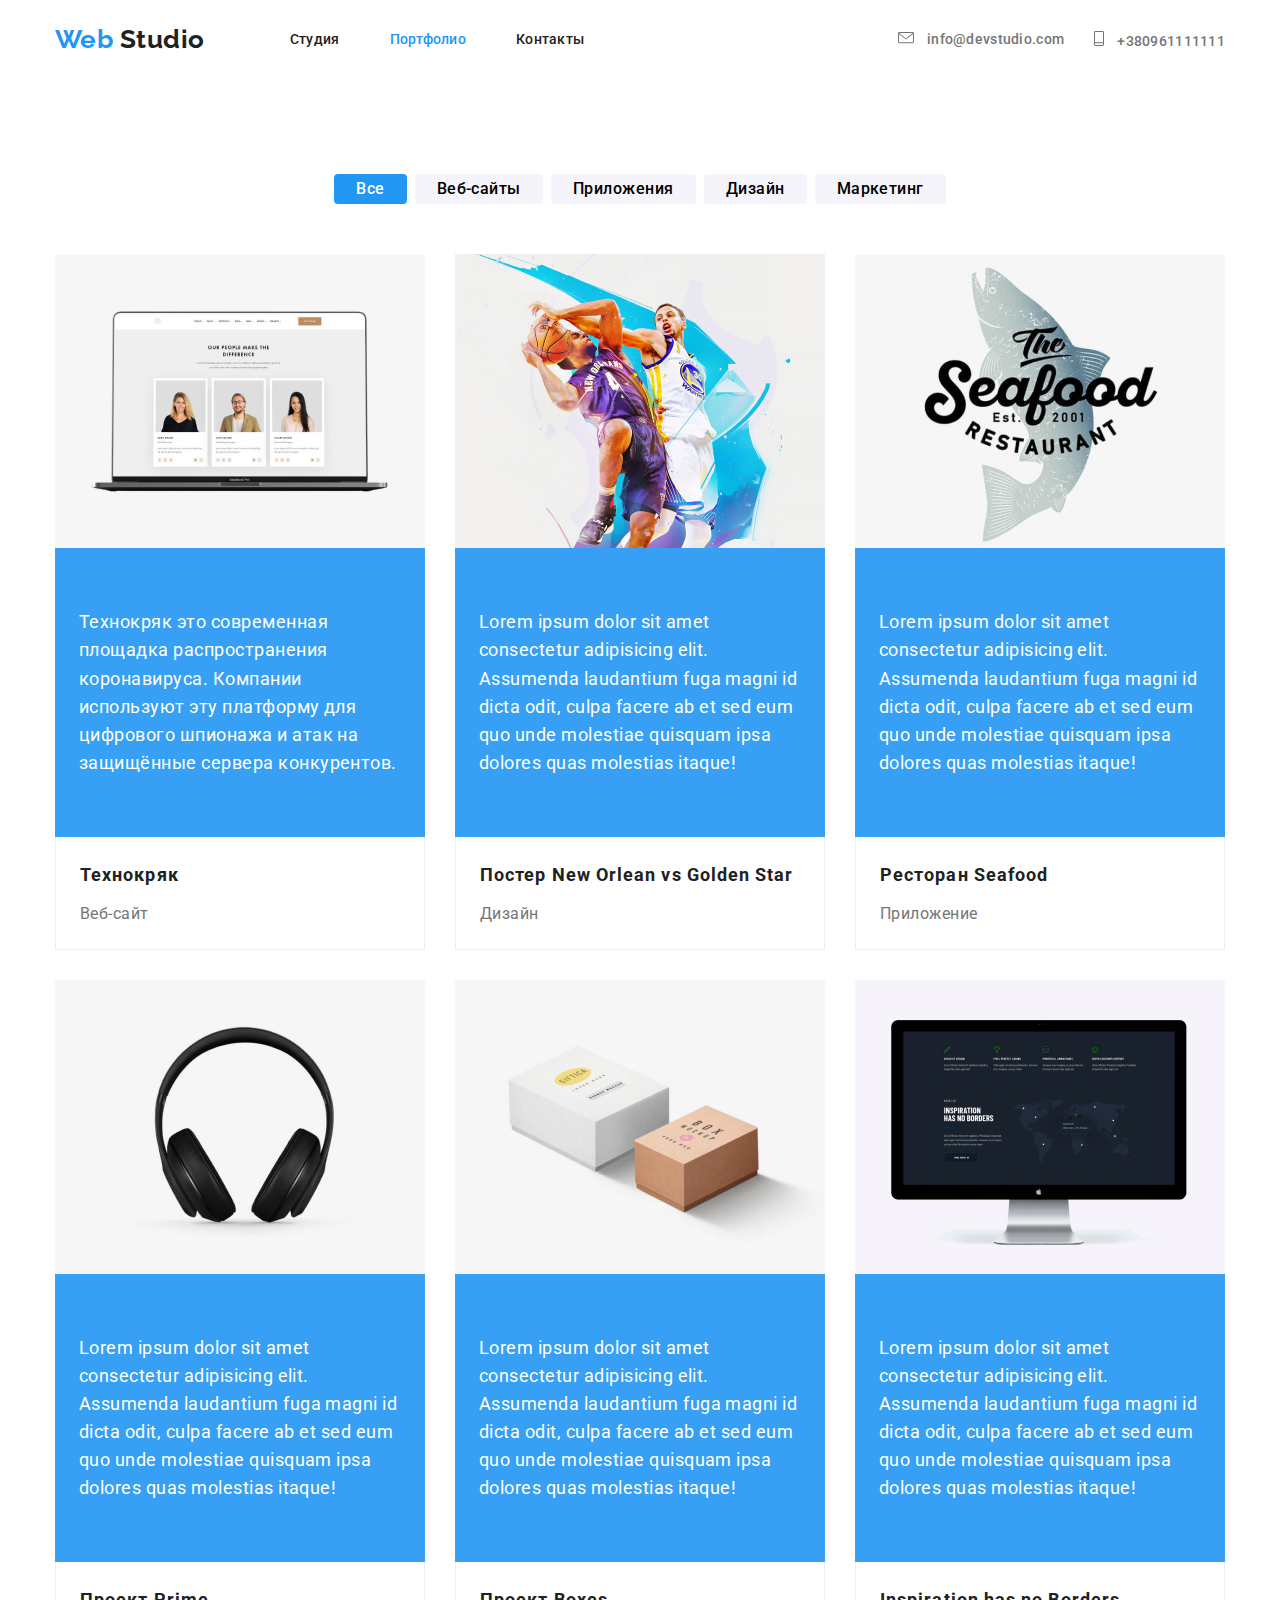
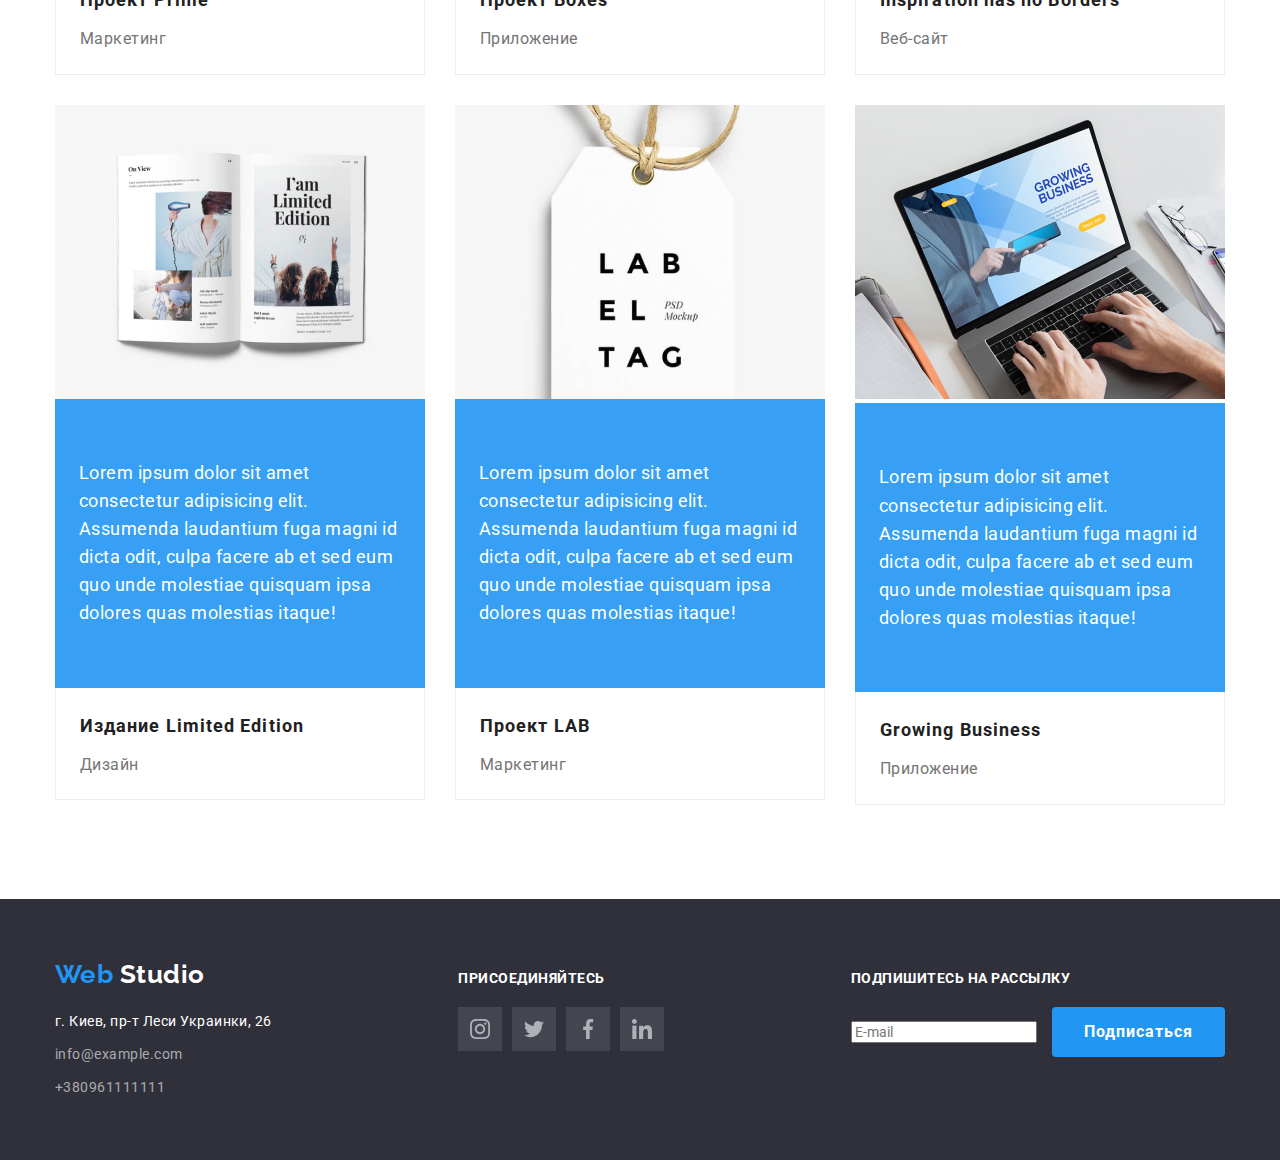
==== portfolio.html @ fc25ed6d "added project files" ====
<!DOCTYPE html>
<html lang="ru">
<head>
    <meta charset="UTF-8">
    <meta name="viewport" content="width=device-width, initial-scale=1.0">
    <title>Портфолио</title>
    <link href="https://fonts.googleapis.com/css2?family=Raleway:wght@700&family=Roboto:wght@400;500;700;900&display=swap" rel="stylesheet">
    <link rel="stylesheet" href="https://cdnjs.cloudflare.com/ajax/libs/modern-normalize/0.6.0/modern-normalize.min.css">
    <link rel="stylesheet" href="./css/styles.css">
</head>
<body>
<!--Шапка Сайта-->
<header class="header">
  <div class="container">
    <!--Навигация-->
    <nav class="nav">
        <a class="logo link" href="./index.html"> <span class="logo-web">Web</span> Studio</a>
      <ul class="nav-list list">
        <li class="nav-list-item"><a href="./index.html" class="nav-list-item-link link">Студия</a></li>
        <li class="nav-list-item"><a href="./portfolio.html" class="nav-list-item-link link current">Портфолио</a></li>
        <li class="nav-list-item"><a href="" class="nav-list-item-link link">Контакты</a></li>
      </ul>
    </nav>
    <!--Email & Phone-->
    <ul class="contact-us list">
      <li class="contact-us-item">
        <a class="contact-us-email link" href="mailto:info@devstudio.com">
          <img class="contact-us-icon" src="./images/envelope.svg" alt="иконка конверта">
          info@devstudio.com
        </a>
      </li>
      <li class="contact-us-item">
        <a class="contact-us-phone link" href="tel:+380961111111">
          <img class="contact-us-icon" src="./images/phone.svg" alt="иконка телефона">
          +380961111111
        </a>
      </li>
    </ul>
  </div>
</header>
<!-- Конец шапки сайта  -->

      <!--Уникальный Контент страницы Портфолио-->
      <main>
          <!--Секция Портфолио-->
          <section class="gallery">
              <div class="container">
                <h1 hidden>Наше портфолио</h1>
              <!--Фильтры работ-->
              <ul class="gallery-filters list">
                  <li class="gallery-filters-item"><button class="gallery-filters-item-btn current" type="button">Все</button></li>
                  <li class="gallery-filters-item"><button class="gallery-filters-item-btn" type="button">Веб-сайты</button></li>
                  <li class="gallery-filters-item"><button class="gallery-filters-item-btn" type="button">Приложения</button></li>
                  <li class="gallery-filters-item"><button class="gallery-filters-item-btn" type="button">Дизайн</button></li>
                  <li class="gallery-filters-item"><button class="gallery-filters-item-btn" type="button">Маркетинг</button></li>
              </ul>
              <!--Работы-->
              <ul class="gallery-works list">
                  <li class="gallery-works-box">
                    <a class="link" href="">
                      <img class="image" src="./images/portfolio/project-1.jpg" alt="Ноутбук с отрытым веб-сайтом">
                      <p class="gallery-works-box-text">Технокряк это современная площадка распространения коронавируса. Компании используют эту платформу для цифрового шпионажа и атак на защищённые сервера конкурентов.</p>
                      <div class="wrapper">
                        <h2 class="gallery-works-box-name">Технокряк</h2>
                      <p class="gallery-works-box-category">Веб-сайт</p>
                      </div>
                    </a>
                    </li>
                  <li class="gallery-works-box">
                    <a class="link" href="">
                      <img class="image" src="./images/portfolio/project-2.jpg" alt="Баскетболисты">
                      <p class="gallery-works-box-text">Lorem ipsum dolor sit amet consectetur adipisicing elit. Assumenda laudantium fuga magni id dicta odit, culpa facere ab et sed eum quo unde molestiae quisquam ipsa dolores quas molestias itaque!</p>
                      <div class="wrapper">
                        <h2 class="gallery-works-box-name">Постер <span lang="en">New Orlean vs Golden Star</span></h2>
                      <p class="gallery-works-box-category">Дизайн</p>
                    </div>
                  </a>
                    </li>
                  <li class="gallery-works-box">
                    <a class="link" href="">
                      <img class="image" src="./images/portfolio/project-3.jpg" alt="Логотип ресторана">
                      <p class="gallery-works-box-text">Lorem ipsum dolor sit amet consectetur adipisicing elit. Assumenda laudantium fuga magni id dicta odit, culpa facere ab et sed eum quo unde molestiae quisquam ipsa dolores quas molestias itaque!</p>
                      <div class="wrapper">
                        <h2 class="gallery-works-box-name">Ресторан <span lang="en">Seafood</span></h2>
                      <p class="gallery-works-box-category">Приложение</p>
                      </div>
                    </a>
                    </li>
                  <li class="gallery-works-box">
                    <a class="link" href="">
                      <img class="image" src="./images/portfolio/project-4.jpg" alt="Наушники">
                      <p class="gallery-works-box-text">Lorem ipsum dolor sit amet consectetur adipisicing elit. Assumenda laudantium fuga magni id dicta odit, culpa facere ab et sed eum quo unde molestiae quisquam ipsa dolores quas molestias itaque!</p>
                      <div class="wrapper">
                        <h2 class="gallery-works-box-name">Проект <span lang="en">Prime</span></h2>
                      <p class="gallery-works-box-category">Маркетинг</p>
                      </div>
                    </a>
                    </li>
                  <li class="gallery-works-box">
                    <a class="link" href="">
                      <img class="image" src="./images/portfolio/project-5.jpg" alt="Две коробки">
                      <p class="gallery-works-box-text">Lorem ipsum dolor sit amet consectetur adipisicing elit. Assumenda laudantium fuga magni id dicta odit, culpa facere ab et sed eum quo unde molestiae quisquam ipsa dolores quas molestias itaque!</p>
                      <div class="wrapper">
                        <h2 class="gallery-works-box-name">Проект <span lang="en">Boxes</span></h2>
                      <p class="gallery-works-box-category">Приложение</p>
                      </div>
                    </a>
                    </li>
                  <li class="gallery-works-box">
                    <a class="link" href="">
                    <img class="image" src="./images/portfolio/project-6.jpg" alt="Монитор">
                    <p class="gallery-works-box-text">Lorem ipsum dolor sit amet consectetur adipisicing elit. Assumenda laudantium fuga magni id dicta odit, culpa facere ab et sed eum quo unde molestiae quisquam ipsa dolores quas molestias itaque!</p>
                      <div class="wrapper">
                        <h2 class="gallery-works-box-name" lang="en">Inspiration has no Borders</h2>
                      <p class="gallery-works-box-category">Веб-сайт</p>
                      </div>
                    </a>
                    </li>
                  <li class="gallery-works-box">
                    <a class="link" href="">
                    <img class="image" src="./images/portfolio/project-7.jpg" alt="Журнал">
                    <p class="gallery-works-box-text">Lorem ipsum dolor sit amet consectetur adipisicing elit. Assumenda laudantium fuga magni id dicta odit, culpa facere ab et sed eum quo unde molestiae quisquam ipsa dolores quas molestias itaque!</p>
                      <div class="wrapper">
                        <h2 class="gallery-works-box-name">Издание <span lang="EN">Limited Edition</span></h2>
                      <p class="gallery-works-box-category">Дизайн</p>
                      </div>
                    </a>
                  </li>
                  <li class="gallery-works-box">
                    <a class="link" href="">
                      <img class="image" src="./images/portfolio/project-8.jpg" alt="Бирка">
                      <p class="gallery-works-box-text">Lorem ipsum dolor sit amet consectetur adipisicing elit. Assumenda laudantium fuga magni id dicta odit, culpa facere ab et sed eum quo unde molestiae quisquam ipsa dolores quas molestias itaque!</p>
                      <div class="wrapper">
                      <h2 class="gallery-works-box-name">Проект <span lang="en">LAB</span></h2>
                      <p class="gallery-works-box-category">Маркетинг</p>
                      </div>
                    </a>
                  </li>
                  <li class="gallery-works-box">
                    <a class="link" href="">
                       <img src="./images/portfolio/project-9.jpg" alt="Ноубук с откртым сайтом компании">
                       <p class="gallery-works-box-text">Lorem ipsum dolor sit amet consectetur adipisicing elit. Assumenda laudantium fuga magni id dicta odit, culpa facere ab et sed eum quo unde molestiae quisquam ipsa dolores quas molestias itaque!</p>
                        <div class="wrapper">
                          <h2 class="gallery-works-box-name" lang="en">Growing Business</h2>
                        <p class="gallery-works-box-category">Приложение</p>
                        </div>
                      </a>
                  </li>
              </ul>
              </div>
          </section>
      </main>
      <!--Подвал сайта-->
    <footer class="footer">
      <div class="container footer">
        <!--Лого и адрес-->
      <div class="footer-item-wrapper">
        <a class="footer-logo link" href="./index.html"> <span class="logo-web">Web</span> Studio</a>
        <address class="list">
          <ul class="address list">
            <li class="address-item"><a class="address-item-post link" href="https://goo.gl/maps/r3DYGoSErNJREdqL9" target="blank">г. Киев, пр-т Леси Украинки, 26</a></li>
            <li class="address-item"><a class="address-item-email link" href="mailto:info@example.com">info@example.com</a></li>
            <li class="address-item"><a class="address-item-phone link" href="tel:+380961111111">+380961111111</a></li>
          </ul>
        </address>
      </div>

      <!--Блок Присоединяйтесь-->
      <div class="join">
        <b class="join-title">Присоединяйтесь</b>
        <ul class="join-list list">
          <li class="social-item">
            <a class="social-item-link link" href="" aria-label="Ссылка на Instagram" target="blank">
              <img class="social-item-icon image" src="./images/social-media-grey/instagram-1.svg" alt="Иконка Instagram">
            </a>
          </li>
          <li class="social-item">
            <a class="social-item-link link" href="" aria-label="Ссылка на Twitter" target="blank">
              <img class="social-item-icon image" src="./images/social-media-grey/twitter-1.svg" alt="Иконка Twitter">
            </a>
          </li>
          <li class="social-item">
            <a class="social-item-link link" href="" aria-label="Ссылка на Facebook" target="blank">
              <img class="social-item-icon image" src="./images/social-media-grey/facebook-1.svg" alt="Иконка Facebook">
            </a>
          </li>
          <li class="social-item">
            <a class="social-item-link link" href="" aria-label="Ссылка на LinkedIn" target="blank">
              <img class="social-item-icon image" src="./images/social-media-grey/linkedin-1.svg" alt="Иконка LinkedIn">
            </a>
          </li>
        </ul>
      </div>

      <!--Блок Подпишитесь на рассылку-->
      <div class="subscribe">
        <b class="signup-title">Подпишитесь на рассылку</b>
        <form class="subscribe-form" method="post" action="URL">
          <input type="text" placeholder="E-mail">
          <input  class="btn-primary" type="submit" value="Подписаться">
        </form>
      </div>
      </div>
    </footer>
</body>
</html>
---- css/styles.css ----
/*
Палитра текста:
цвет основного текста #212121
цвет доп текста #757575
цвет текста на темных блоках #FFFFFF
цвет наведения и акцента #2196F3
цвет полупрозрачности в футере rgba(255, 255, 255, 0.6);

Палитра фона:
основной цвет фона  #ffffff
цвет фона футера #2F303A
допллнительный цвет фона #F5F4FA
фон полупрозрачных блоков rgba(47, 48, 58, 0.8);
цвет футера #2F303A

цвет неактивных рамочек: #AFB1B*/

/* свойства шрифтов
font-family: 'Raleway', sans-serif; (лого)
font-family: 'Roboto', sans-serif;
/* Общие стили */

html {
    box-sizing: border-box;
}

*,
*::before,
*::after {
    box-sizing: inherit;
}

body {
    margin: 0;
    
    color: var(--primary-text-color);
    background-color: var(--primary-bg-color);

    font-family: "Roboto", sans-serif;
    letter-spacing: 0.03em;
}

:root {
    --primary-text-color: #212121;
    --secondary-text-color: #757575;
    --accent-color: #2196F3;
    --dark-section-text-color: #ffffff;
    --secondary-dark-section-text-color: rgba(255, 255, 255, 0.6);
    --primary-bg-color: #ffffff;
    --secondary-bg-color: #F5F4FA;
    --opacity-section-color: rgba(47, 48, 58, 0.8);
    --btn-primary-hover-color: #188CE8;
}

.list,
.link {
    margin: 0px;
    padding: 0px;

    list-style: none;
    text-decoration: none;
    font-style: unset;
}

.link,
.image {
    display: block;   
}

h1, h2, h3, h4, h5, h6, p {
    margin: 0px;
    padding: 0px;
}

h1,
h2 {
    color: var(--primary-text-color);

    font-weight: 700;
    font-size: 36px;
    line-height: 1.17;
    text-align: center;
}

h2 {
    margin-bottom: 50px;
}


b {
    font-weight: 700;
}


.container {
    width: 1200px;
    padding-top: 94px;
    padding-right: 15px;
    padding-bottom: 94px;
    padding-left: 15px;
    margin-left: auto;
    margin-right: auto;
}

.temp {
    outline: 3px solid sandybrown;
}


/* СТИЛИ СТРАНИЦЫ СТУДИЯ */
/* Шапка сайта */

header > .container {
    display: flex;
    padding-top: 0px;
    padding-bottom: 0px;

}

.nav,
.nav-list {
    display: flex;
    margin-right: auto;
}

.logo {
    color: var(--primary-text-color);

    font-family: "Raleway";
    font-weight: 700;
    font-size: 26px;
    line-height: 1.19;
}

.logo-web {
    color: var(--accent-color);
}

.nav .logo {
    margin-top: 24px;
    margin-right: 85px;
    margin-bottom: 25px;;
}

.nav-list-item:not(:last-child) {
    margin-right: 50px;
}

.nav-list-item-link {
    padding-top: 32px;
    padding-bottom: 32px;

    color: var(--primary-text-color);

    font-weight: 500;
    font-size: 14px;
    line-height: 1.14;
    letter-spacing: 0.02em;
}

.nav-list-item-link:hover,
.nav-list-item-link:focus
 {
    color: var(--accent-color);
}
.nav-list-item > .current {
    color: var(--accent-color)
}

.contact-us {
    display: flex;
    align-items: center;
}

.contact-us-item:not(:last-child) {
    margin-right: 30px;
}


.contact-us a  {
    color: var(--secondary-text-color);

    font-weight: 500;
    font-size: 14px;
    line-height: 1.14;
    letter-spacing: 0.02em;
}
.contact-us a:hover,
.contact-us a:focus
 {
    color: var(--accent-color);
}

.contact-us-icon {
    margin-right: 10px;
}

/* Секция-герой */
.hero {
    text-align: center;

    color: var(--dark-section-text-color);
    background-color: var(--opacity-section-color);
}

.hero-title {
    width: 696px;
    margin-right: auto;
    margin-bottom: 30px;
    margin-left: auto;
    
    color: var(--dark-section-text-color);

    font-weight: 900;
    font-size: 44px;
    line-height: 1.36;
    text-align: center;
    letter-spacing: 0.06em;
    text-transform: uppercase;
    
}

.btn-primary {
    margin: 0;
    padding: 10px 32px 10px;

    color: var(--dark-section-text-color);
    background-color: var(--accent-color);

    font-size: 16px;
    font-weight: 700;
    line-height: 1.87;
    text-align: center;
    letter-spacing: 0.06em;

    border-radius: 4px;
    border-width: 0px;
}

.btn-primary:hover,
.btn-primary:focus {
    background-color: var(--btn-primary-hover-color);
    cursor: pointer;
}

/* Секция Наши преимущества */
.features-list {
    display: flex;
}

.features-list-item {
    width: calc((100% - 90px) / 4);
}

.features-list-item:not(:last-child) {
    margin-right: 30px;
}


.features-list-item-img {
    display: flex;
    justify-content: center;
    align-items: center;
    width: 270px;
    height: 120px;
    margin-bottom: 30px;

    background-color: var(--secondary-bg-color);

    border-radius: 4px;
}

.features-list-item-title {
    margin-bottom: 10px;

    font-weight: 700;
    font-size: 14px;
    line-height: 1.14;
    text-transform: uppercase;
}

.features-list-item-description {
    color: var(--secondary-text-color);

    font-size: 14px;
    line-height: 1.71;
}

/* Секция Чем мы занимаемся */

.fields .container {
    padding-top: 0px;
}

.fields-list {
    display: flex;
    justify-content: center;
}

.fields-list-item {
    widows: calc((100% - 60px) / 3);
}

.fields-list-item:not(:last-child) {
    padding-right: 30px;
}

.fields-list-item-title {
    margin: 0px;
    padding-top: 27px;
    padding-bottom: 27px;

    color: var(--dark-section-text-color);
    background-color: var(--opacity-section-color);

    font-weight: 700;
    font-size: 14px;
    line-height: 1.14;
    text-align: center;
    text-transform: uppercase;
}

/* Секция Наша команда */
.our-team {
    background-color: var(--secondary-bg-color);
}

.our-team-list {
    display: flex;
    justify-content: center;
}

.our-team-list-item {
    width: calc((100% - 90px) / 4);
    background-color: var(--primary-bg-color);
}

.our-team-list-item:not(:last-child) {
    margin-right: 30px;
}

.our-team-list-item > .worker-name {
    margin-top: 30px;
    margin-bottom: 10px;

    font-weight: 500;
    font-size: 16px;
    line-height: 1.19;
    text-align: center;
}
.our-team-list-item > .position {
    margin-bottom: 16px;
    color: var(--secondary-text-color);

    font-size: 16px;
    line-height: 1.19;
    text-align: center;
}

.social {
    display: flex;
    justify-content: center;
    margin-bottom: 24px;
}

.social-item:not(:last-child) {
    margin-right: 10px;
}

.social-item:hover,
.social-item:focus,
.social-item-link:hover,
.social-item-link:focus {
    background-color: var(--accent-color);
}

.social-item-link {
    display: block;
    padding: 12px;

    color: var(--primary-text-color);
}

/* Секция Клиенты */
.clients-list {
    display: flex;
    justify-content: center;
}
.clients-list-item {
    width: calc((100% - 150px) / 6);
    height: 90px;
    display: flex;
    justify-content: center;
    align-items: center;

    background-color: var(--primary-bg-color);
    border-style: solid;
    border-width: 1px;
    border-radius: 4px;
    border-color: #AFB1B8;
}

.clients-list-item:not(:last-child) {
    margin-right: 30px;
}
.clients-list-item:hover,
.clients-list-item:focus {
    border-color: var(--accent-color); 
}

/* Подвальчик */

.footer {
    color: var(--dark-section-text-color);
    background-color: #2F303A;

    font-weight: 700;
    font-size: 14px;
    line-height: 1.14;
    text-transform: uppercase;
}

.footer > .container {
    display: flex;
    justify-content: space-between;
    align-items: baseline;
    padding-top: 60px;
    padding-bottom: 60px;

}

/* .footer-item-wrapper {
    margin-right: 69px;
} */

.footer-logo {
    margin-bottom: 20px;

    color: var(--dark-section-text-color);

    font-family: Raleway;
    font-size: 26px;
    line-height: 1.19;
    text-transform: none;
}

.address-item {
    font-weight: 400;
    line-height: 1.71;
    text-transform: none;
}

.address-item:not(:last-child) {
    margin-bottom: 9px;
}

.address-item-post {
    color: var(--dark-section-text-color);
}
.address-item-email,
.address-item-phone {
  color: rgba(255, 255, 255, 0.6);  
}

/* .join {
    margin-right: 94px;
} */

.join-title,
.signup-title {
    display: block;
    margin-bottom: 20px;
}

.join-list {
    display: flex;
    justify-content: center;
}

.join-list > .social-item {
    background-color: rgba(255, 255, 255, 0.1);
}
.join-list > .social-item:hover {
    background-color: var(--accent-color);
}

.subscribe-form .btn-primary {
    margin-left: 12px;
}
/* КОНЕЦ СТИЛЕЙ СТРАНИЦЫ СТУДИЯ */

/* СТИЛИ СТРАНИЦЫ ПОРТФОЛИО */
.gallery {
    color: var(--primary-text-color);
}

.gallery-filters {
    display: flex;
    justify-content: center;
    margin-bottom: 50px;
}

.gallery-filters-item:not(:last-child) {
    margin-right: 8px;
}


.gallery-filters-item-btn {
    display: flex;
    padding: 6px 22px;


    border-width: 0px;
    border-radius: 4px;

    background-color: var(--secondary-bg-color);

    font-weight: 500;
    font-size: 16px;
    line-height: 1,62;
    text-align: center;
    letter-spacing: 0.03em;

}
.gallery-filters-item-btn:hover,
.gallery-filters-item-btn:focus {
    color: var(--dark-section-text-color);
    background-color: var(--accent-color);
}
.gallery-filters .current {
    color: var(--dark-section-text-color);
    background-color: var(--accent-color);
}   

.gallery-works {
    display: flex;
    flex-wrap: wrap;
}

.gallery-works-box {
    width: calc((100% - 60px) / 3);
}

.gallery-works-box:not(:nth-child(3n + 3)) {
    margin-right: 30px;
}

.gallery-works-box:not(:nth-last-child(-n + 3)) {
    margin-bottom: 30px;
}

.gallery-works-box-category {
    display: block;
    color: var(--secondary-text-color);

    font-size: 16px;
    line-height: 1.87;
}

.gallery-works-box .wrapper {
    padding-top: 20px;
    padding-right: 24px;
    padding-bottom: 20px;
    padding-left: 24px;

     
    border-right-style: solid;
    border-right-width: 1px;
    border-right-color: #eeeeee;
    border-bottom-style: solid;
    border-bottom-width: 1px;
    border-bottom-color: #eeeeee;
    border-left-style: solid;
    border-left-width: 1px;
    border-left-color: #eeeeee;
}

.gallery-works-box-name {
    margin-bottom: 6px;

    font-weight: 700;
    font-size: 18px;
    line-height: 2;
    letter-spacing: 0.06em;
    text-align: start;
}

.gallery-works-box-text {
    padding: 60px 24px;
    color: var(--dark-section-text-color);
    background-color: rgba(33, 150, 243, 0.9);

    font-size: 18px;
    line-height: 1.56;
}
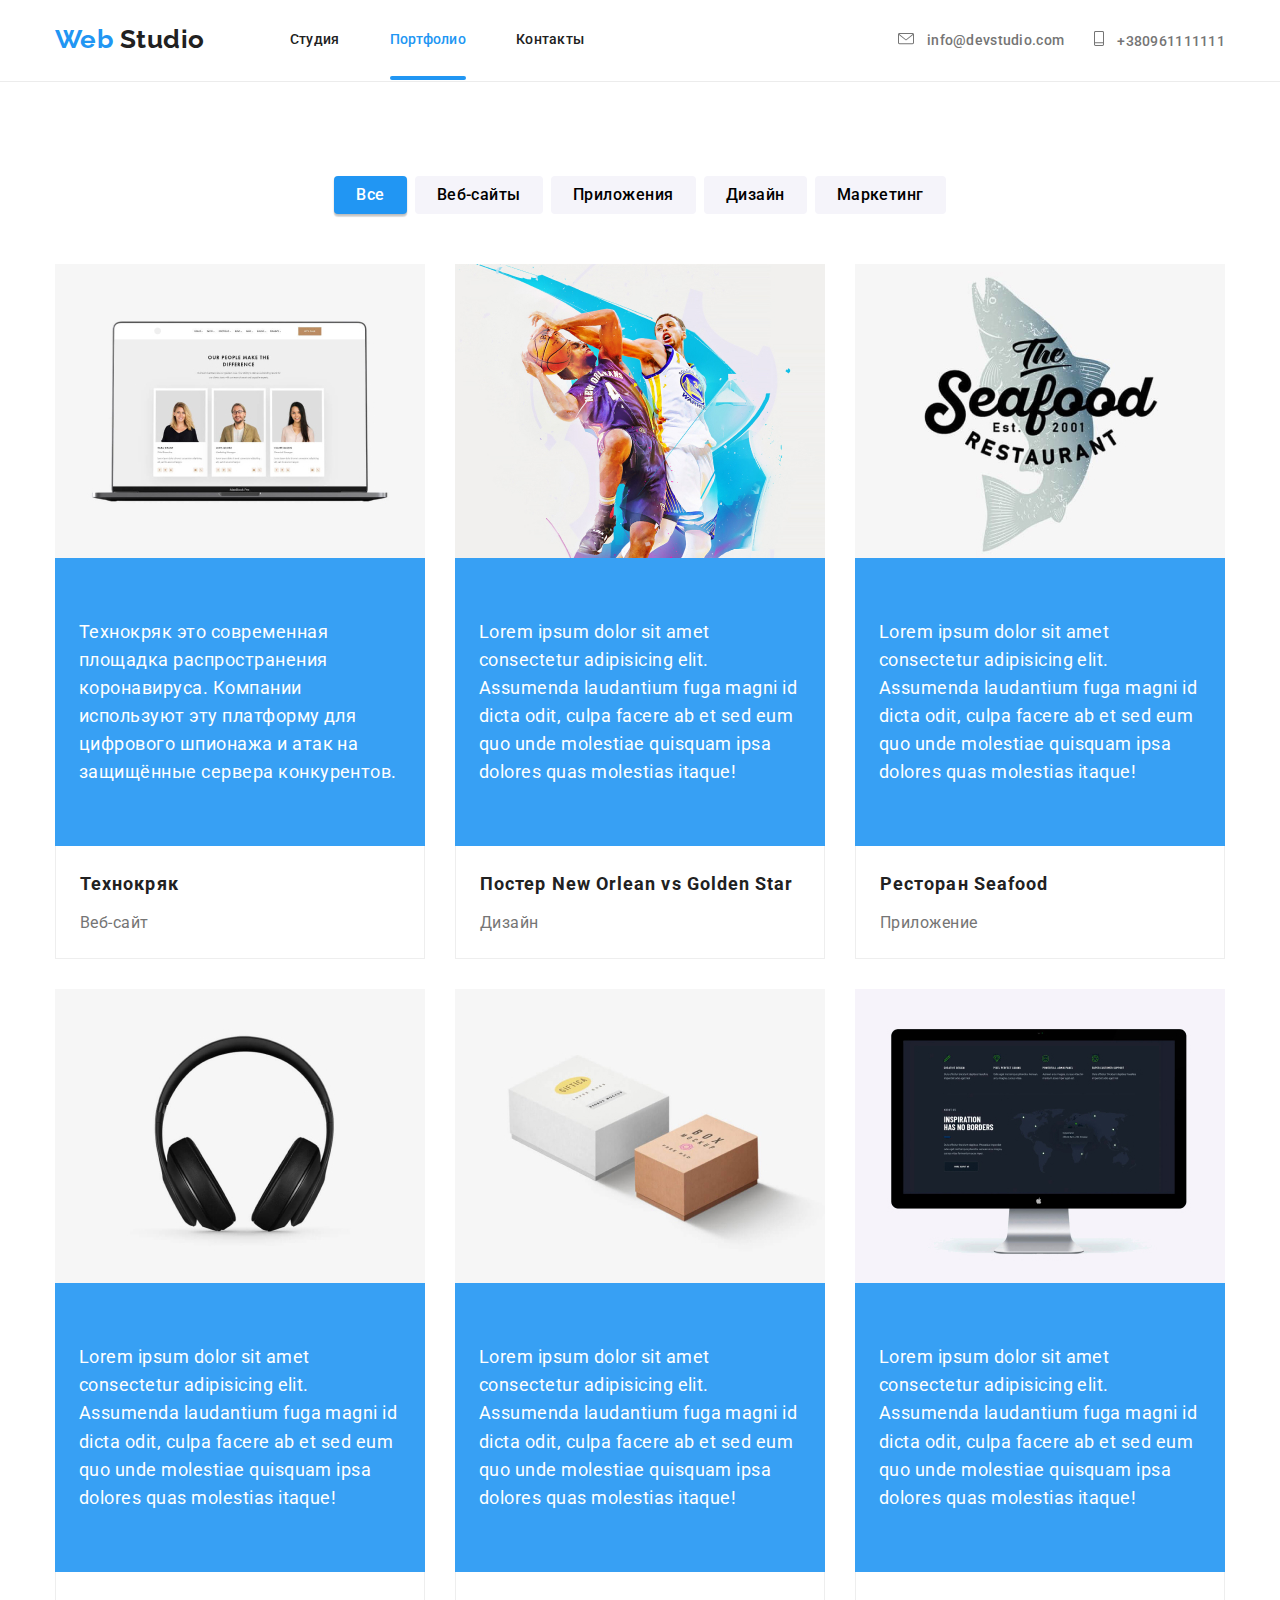
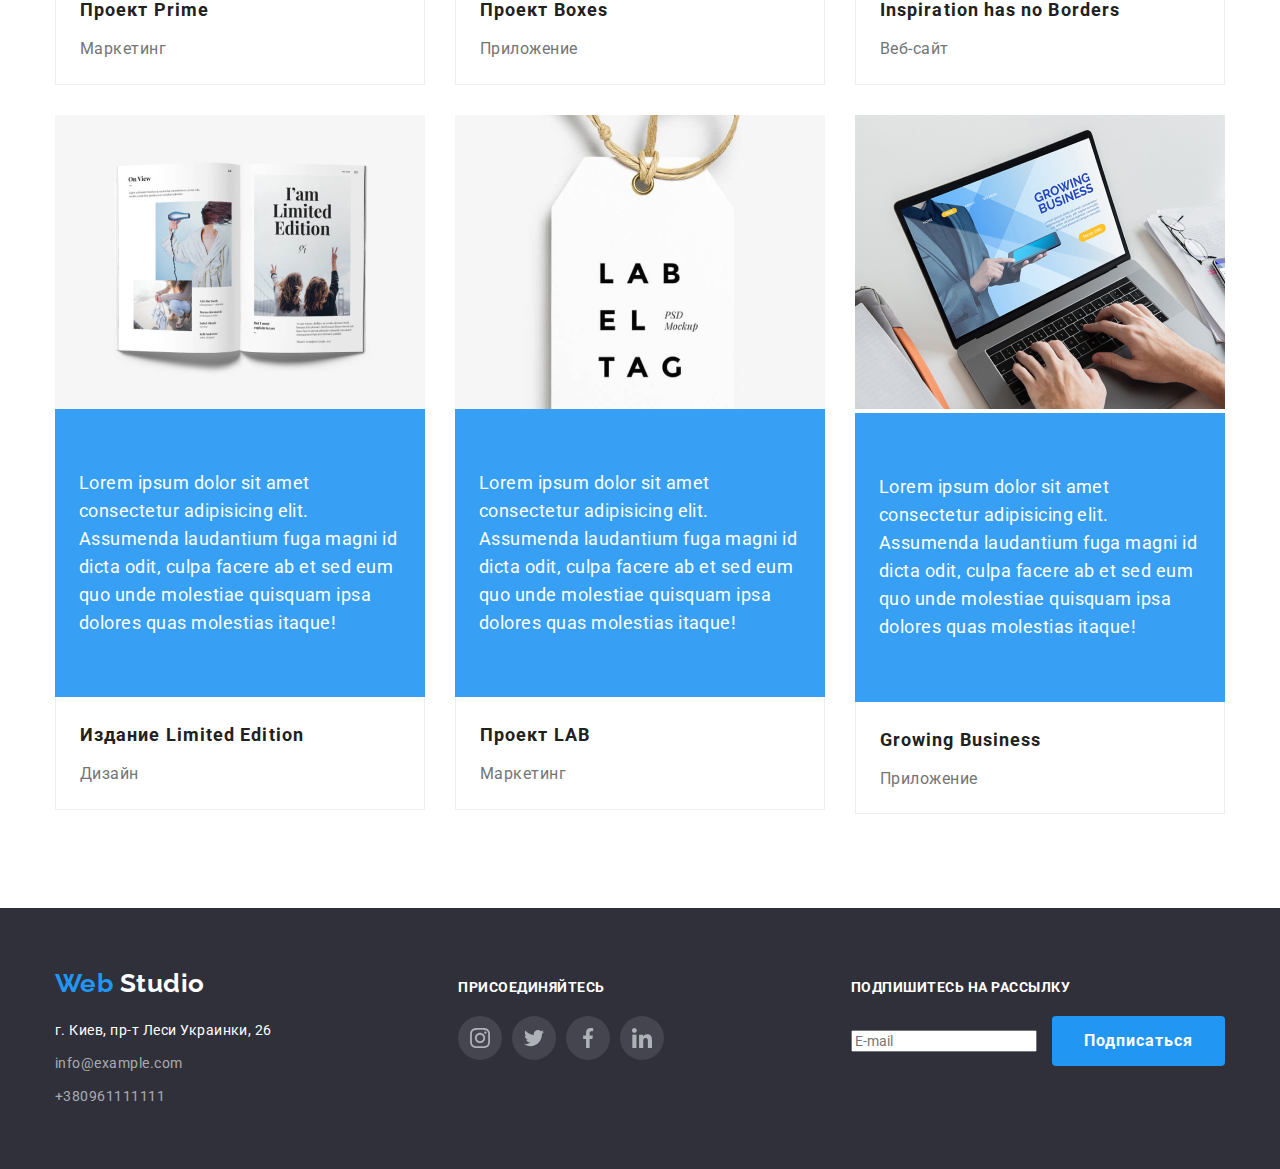
==== commit 9553c36e: "updated styles.css" ====
--- a/portfolio.html
+++ b/portfolio.html
@@ -10,7 +10,7 @@
 </head>
 <body>
 <!--Шапка Сайта-->
-<header class="header">
+<header class="header portfolio">
   <div class="container">
     <!--Навигация-->
     <nav class="nav">
--- a/css/styles.css
+++ b/css/styles.css
@@ -110,7 +110,8 @@
 /* СТИЛИ СТРАНИЦЫ СТУДИЯ */
 /* Шапка сайта */
 
-header > .container {
+
+.header > .container {
     display: flex;
     padding-top: 0px;
     padding-bottom: 0px;
@@ -149,6 +150,7 @@
 .nav-list-item-link {
     padding-top: 32px;
     padding-bottom: 32px;
+    height: 81px;
 
     color: var(--primary-text-color);
 
@@ -163,8 +165,33 @@
  {
     color: var(--accent-color);
 }
+.nav-list-item-link:hover::after {
+    display: block;
+    width: auto;
+    height: 4px;
+    margin-top: 28px;
+    
+    background-color: var(--accent-color);
+    border-radius: 2px;
+
+    content: "";
+}
+
+
 .nav-list-item > .current {
     color: var(--accent-color)
+}
+
+.nav-list-item > .current::after {
+    display: block;
+    width: auto;
+    height: 4px;
+    margin-top: 28px;
+    
+    background-color: var(--accent-color);
+    border-radius: 2px;
+
+    content: "";   
 }
 
 .contact-us {
@@ -235,12 +262,14 @@
 
     border-radius: 4px;
     border-width: 0px;
+    outline: none;
 }
 
 .btn-primary:hover,
 .btn-primary:focus {
     background-color: var(--btn-primary-hover-color);
     cursor: pointer;
+    outline: none;
 }
 
 /* Секция Наши преимущества */
@@ -333,6 +362,9 @@
 .our-team-list-item {
     width: calc((100% - 90px) / 4);
     background-color: var(--primary-bg-color);
+
+    box-shadow: 0px 2px 1px rgba(0, 0, 0, 0.2), 0px 1px 1px rgba(0, 0, 0, 0.14), 0px 1px 3px rgba(0, 0, 0, 0.12);
+    border-radius: 0px 0px 4px 4px;
 }
 
 .our-team-list-item:not(:last-child) {
@@ -372,6 +404,7 @@
 .social-item-link:hover,
 .social-item-link:focus {
     background-color: var(--accent-color);
+    border-radius: 50%;
 }
 
 .social-item-link {
@@ -479,6 +512,7 @@
 
 .join-list > .social-item {
     background-color: rgba(255, 255, 255, 0.1);
+    border-radius: 50%;
 }
 .join-list > .social-item:hover {
     background-color: var(--accent-color);
@@ -490,6 +524,10 @@
 /* КОНЕЦ СТИЛЕЙ СТРАНИЦЫ СТУДИЯ */
 
 /* СТИЛИ СТРАНИЦЫ ПОРТФОЛИО */
+
+.header.portfolio {
+    border-bottom: 1px solid #ECECEC;
+}
 .gallery {
     color: var(--primary-text-color);
 }
@@ -509,15 +547,15 @@
     display: flex;
     padding: 6px 22px;
 
-
     border-width: 0px;
     border-radius: 4px;
+    outline: none;
 
     background-color: var(--secondary-bg-color);
 
     font-weight: 500;
     font-size: 16px;
-    line-height: 1,62;
+    line-height: 1.62;
     text-align: center;
     letter-spacing: 0.03em;
 
@@ -526,10 +564,18 @@
 .gallery-filters-item-btn:focus {
     color: var(--dark-section-text-color);
     background-color: var(--accent-color);
+
+    box-shadow: 0px 2px 2px rgba(0, 0, 0, 0.12), 0px 1px 2px rgba(0, 0, 0, 0.08), 0px 3px 1px rgba(0, 0, 0, 0.1);
+    border-radius: 4px;
+
+    
 }
 .gallery-filters .current {
     color: var(--dark-section-text-color);
     background-color: var(--accent-color);
+
+    box-shadow: 0px 2px 2px rgba(0, 0, 0, 0.12), 0px 1px 2px rgba(0, 0, 0, 0.08), 0px 3px 1px rgba(0, 0, 0, 0.1);
+    border-radius: 4px;
 }   
 
 .gallery-works {
@@ -539,6 +585,10 @@
 
 .gallery-works-box {
     width: calc((100% - 60px) / 3);
+}
+
+.gallery-works-box:hover {
+    box-shadow: 1px 4px 6px rgba(0, 0, 0, 0.16), 0px 4px 4px rgba(0, 0, 0, 0.06), 0px 1px 1px rgba(0, 0, 0, 0.12);
 }
 
 .gallery-works-box:not(:nth-child(3n + 3)) {
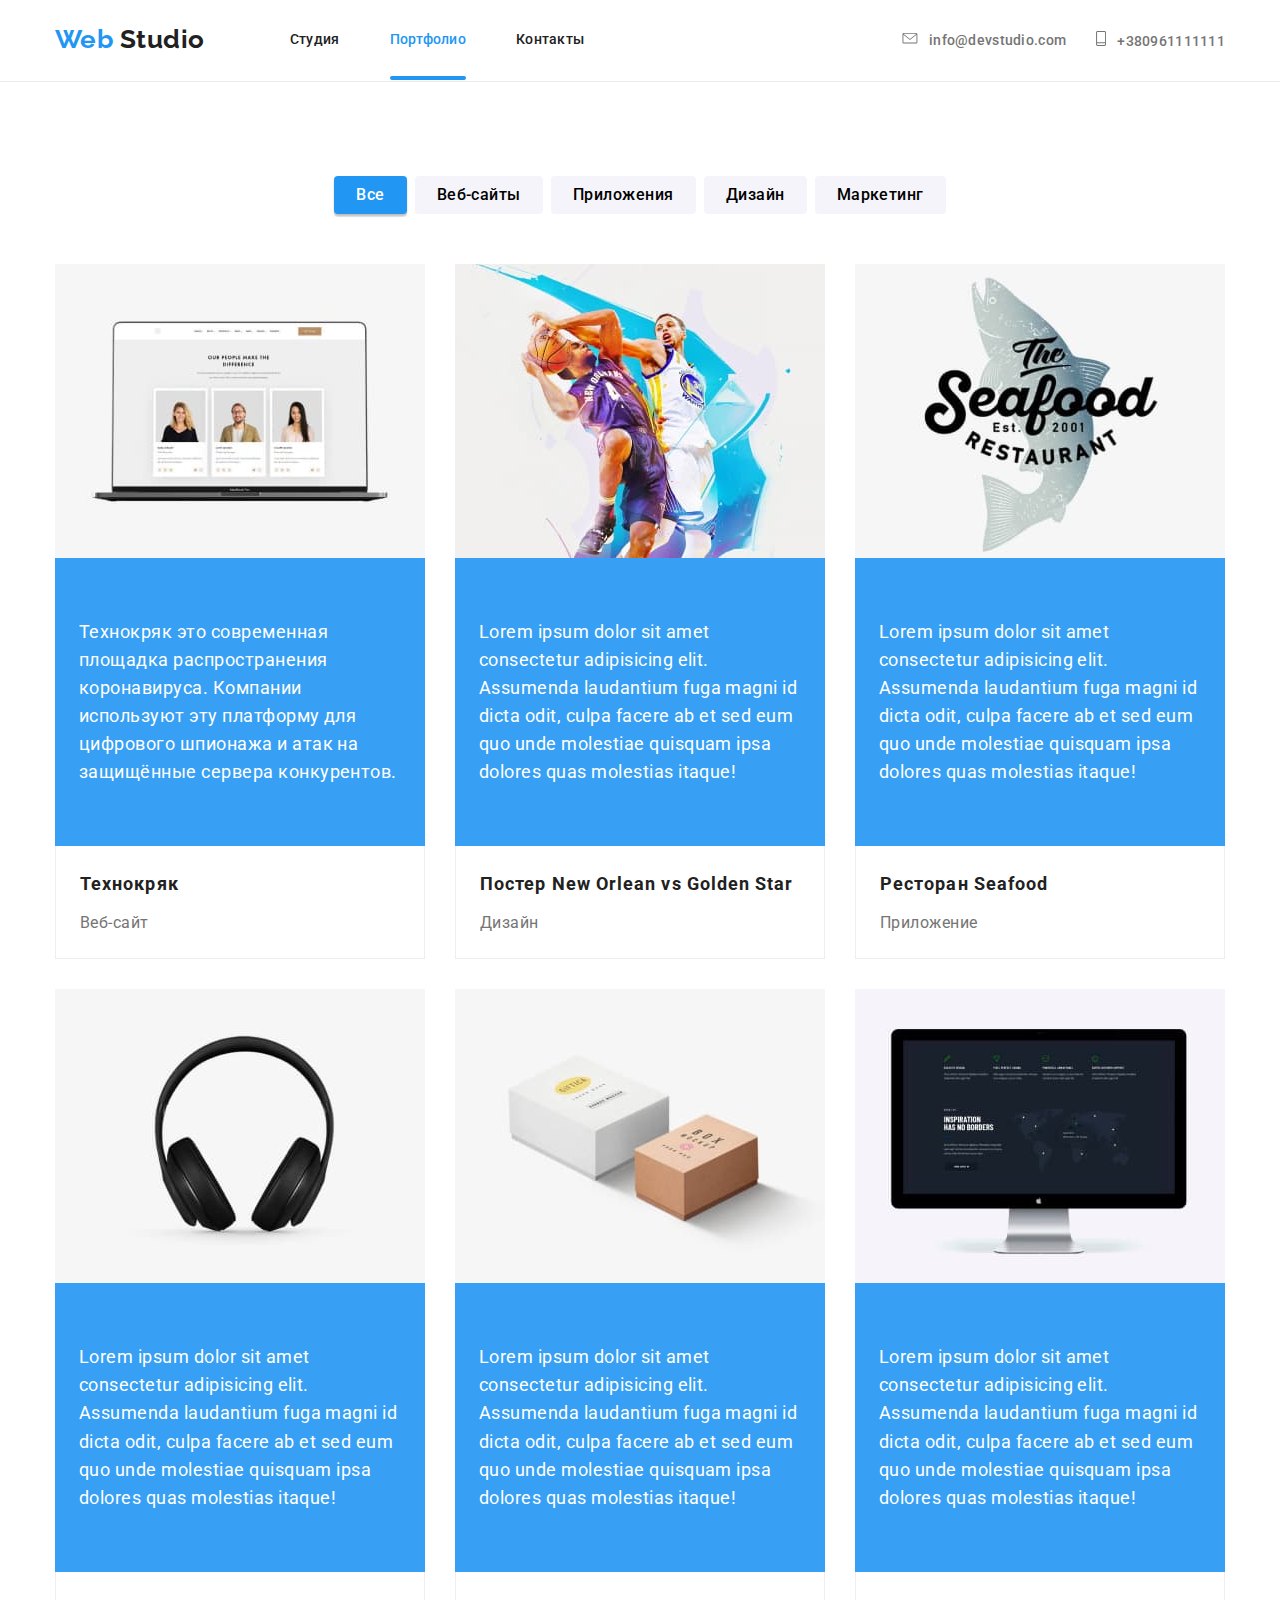
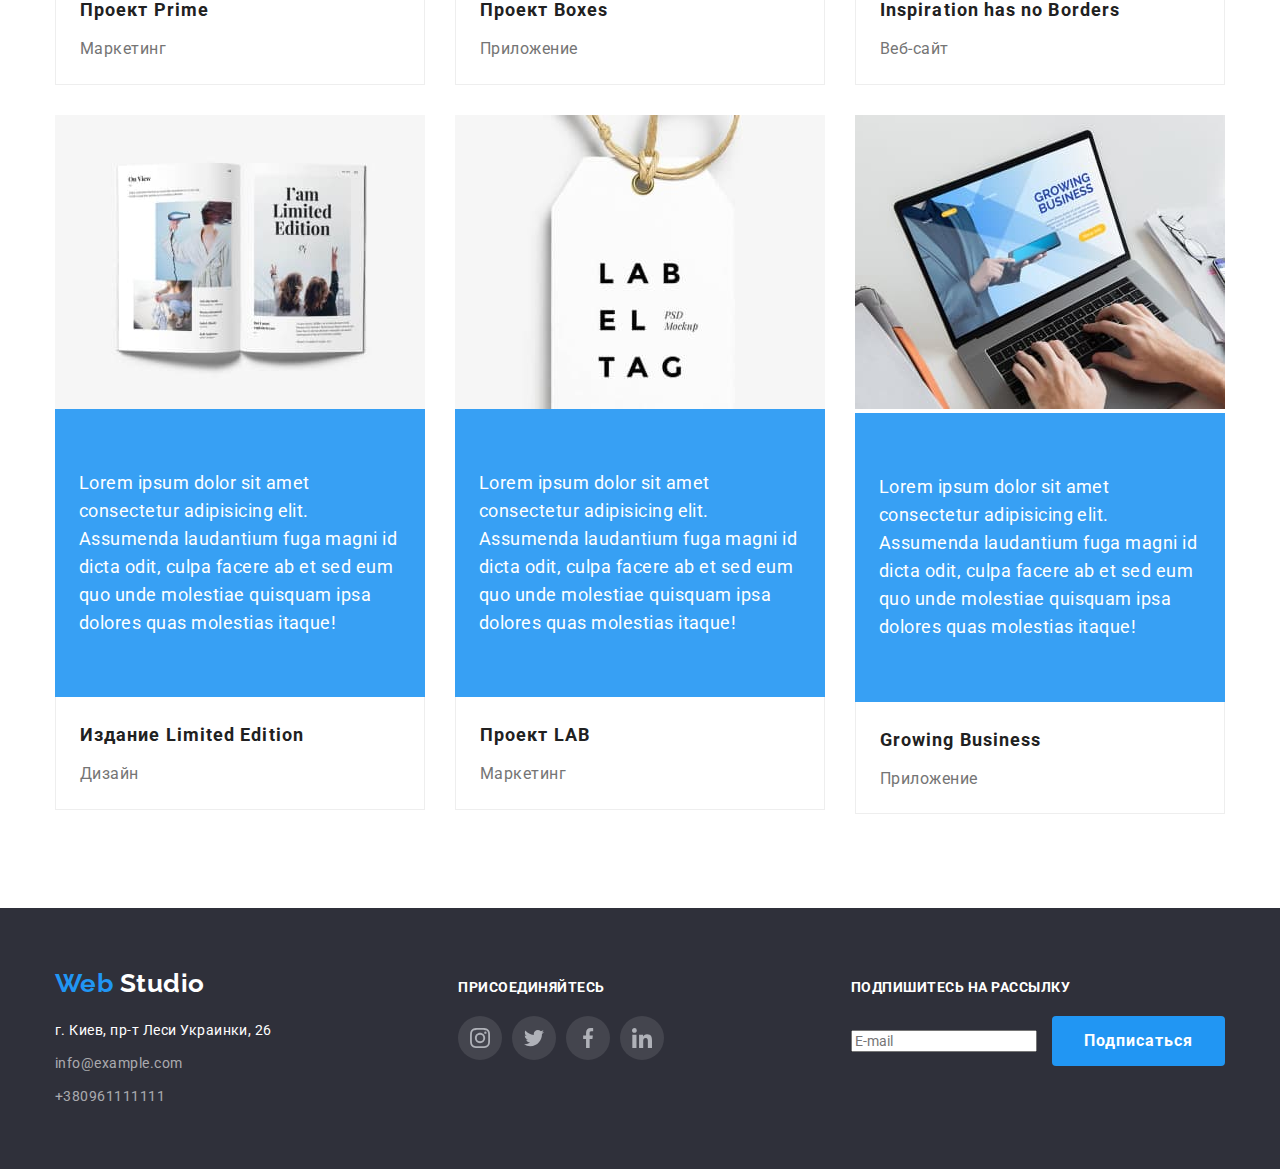
==== commit 4f518edc: "added and edited svg" ====
--- a/portfolio.html
+++ b/portfolio.html
@@ -25,13 +25,17 @@
     <ul class="contact-us list">
       <li class="contact-us-item">
         <a class="contact-us-email link" href="mailto:info@devstudio.com">
-          <img class="contact-us-icon" src="./images/envelope.svg" alt="иконка конверта">
+          <svg class="icon" width="16px" height="11.2px">
+            <use href="./images/symbol-defs.svg#icon-envelope"></use>
+          </svg>
           info@devstudio.com
         </a>
       </li>
       <li class="contact-us-item">
         <a class="contact-us-phone link" href="tel:+380961111111">
-          <img class="contact-us-icon" src="./images/phone.svg" alt="иконка телефона">
+          <svg class="icon" width="10px" height="15px">
+            <use href="./images/symbol-defs.svg#icon-phone"></use>
+          </svg>
           +380961111111
         </a>
       </li>
@@ -171,22 +175,30 @@
         <ul class="join-list list">
           <li class="social-item">
             <a class="social-item-link link" href="" aria-label="Ссылка на Instagram" target="blank">
-              <img class="social-item-icon image" src="./images/social-media-grey/instagram-1.svg" alt="Иконка Instagram">
+              <svg class="icon" width="20px" height="20px">
+                <use href="./images/symbol-defs.svg#icon-instagram-1"></use>
+              </svg>
             </a>
           </li>
           <li class="social-item">
             <a class="social-item-link link" href="" aria-label="Ссылка на Twitter" target="blank">
-              <img class="social-item-icon image" src="./images/social-media-grey/twitter-1.svg" alt="Иконка Twitter">
+              <svg class="icon" width="20px" height="20px">
+                <use href="./images/symbol-defs.svg#icon-twitter-1"></use>
+              </svg>
             </a>
           </li>
           <li class="social-item">
             <a class="social-item-link link" href="" aria-label="Ссылка на Facebook" target="blank">
-              <img class="social-item-icon image" src="./images/social-media-grey/facebook-1.svg" alt="Иконка Facebook">
+              <svg class="icon" width="20px" height="20px">
+                <use href="./images/symbol-defs.svg#icon-facebook-1"></use>
+              </svg>
             </a>
           </li>
           <li class="social-item">
             <a class="social-item-link link" href="" aria-label="Ссылка на LinkedIn" target="blank">
-              <img class="social-item-icon image" src="./images/social-media-grey/linkedin-1.svg" alt="Иконка LinkedIn">
+              <svg class="icon" width="20px" height="20px">
+                <use href="./images/symbol-defs.svg#icon-linkedin-1"></use>
+              </svg>
             </a>
           </li>
         </ul>
--- a/css/styles.css
+++ b/css/styles.css
@@ -50,6 +50,7 @@
     --secondary-bg-color: #F5F4FA;
     --opacity-section-color: rgba(47, 48, 58, 0.8);
     --btn-primary-hover-color: #188CE8;
+    --social-item-bacic-color: #AFB1B8;
 }
 
 .list,
@@ -204,6 +205,19 @@
 }
 
 
+
+.contact-us .icon {
+    margin-right: 8px;
+
+    fill: var(--secondary-text-color);
+
+}
+
+.contact-us .icon:hover,
+.contact-us .icon:focus {
+    fill: var(--accent-color);
+}
+
 .contact-us a  {
     color: var(--secondary-text-color);
 
@@ -218,9 +232,7 @@
     color: var(--accent-color);
 }
 
-.contact-us-icon {
-    margin-right: 10px;
-}
+
 
 /* Секция-герой */
 .hero {
@@ -228,8 +240,13 @@
 
     color: var(--dark-section-text-color);
     background-color: var(--opacity-section-color);
-}
-
+
+    background-image: linear-gradient(var(--opacity-section-color), var(--opacity-section-color)), url(../images/hero-background.jpg);
+    background-repeat: no-repeat;
+    background-position: center;
+    background-size: cover;
+}
+    
 .hero-title {
     width: 696px;
     margin-right: auto;
@@ -281,12 +298,47 @@
     width: calc((100% - 90px) / 4);
 }
 
+.features-list-item::before {
+    display: block;
+    width: 270px;
+    height: 120px;
+    margin-bottom: 30px;
+
+    background-color: var(--secondary-bg-color);
+    /* background-image: url(../images/advantages/antenna.svg); */
+    background-repeat: no-repeat;
+    background-position: center;
+    background-size: 70px 70px;
+
+    border-radius: 4px;
+
+    content: "";
+}
+
+.features-list-item.antenna::before {
+    background-image: url(../images/advantages/antenna.svg);
+}
+
+.features-list-item.clock::before {
+    background-image: url(../images/advantages/clock.svg);
+}
+
+.features-list-item.diagram::before {
+    background-image: url(../images/advantages/diagram.svg);
+}
+
+.features-list-item.astronaut::before {
+    background-image: url(../images/advantages/astronaut.svg);
+}
+
+
+
 .features-list-item:not(:last-child) {
     margin-right: 30px;
 }
 
 
-.features-list-item-img {
+/* .features-list-item-img {
     display: flex;
     justify-content: center;
     align-items: center;
@@ -297,7 +349,7 @@
     background-color: var(--secondary-bg-color);
 
     border-radius: 4px;
-}
+} */
 
 .features-list-item-title {
     margin-bottom: 10px;
@@ -403,8 +455,11 @@
 .social-item:focus,
 .social-item-link:hover,
 .social-item-link:focus {
+    width: 44px;
+    height: 44px;
     background-color: var(--accent-color);
     border-radius: 50%;
+
 }
 
 .social-item-link {
@@ -414,6 +469,16 @@
     color: var(--primary-text-color);
 }
 
+.social-item .icon {
+    fill: var(--social-item-bacic-color);
+
+}
+
+.social-item .icon:hover,
+.social-item .icon:focus {
+    fill: var(--dark-section-text-color);
+}
+
 /* Секция Клиенты */
 .clients-list {
     display: flex;
@@ -425,6 +490,19 @@
     display: flex;
     justify-content: center;
     align-items: center;
+}
+
+.clients-list-item:not(:last-child) {
+    margin-right: 30px;
+}
+
+.clients-list-item > .link {
+    display: flex;
+    width: 170px;
+    height: 90px;
+    justify-content: center;
+    align-items: center;
+    
 
     background-color: var(--primary-bg-color);
     border-style: solid;
@@ -433,12 +511,19 @@
     border-color: #AFB1B8;
 }
 
-.clients-list-item:not(:last-child) {
-    margin-right: 30px;
-}
-.clients-list-item:hover,
-.clients-list-item:focus {
+.clients-list-item > .link:hover,
+.clients-list-item > .link:focus {
     border-color: var(--accent-color); 
+}
+
+
+.clients-list .icon {
+    fill: var(--social-item-bacic-color);
+}
+
+.clients-list .icon:hover,
+.clients-list .icon:focus {
+    fill: var(--accent-color);
 }
 
 /* Подвальчик */
@@ -511,15 +596,30 @@
 }
 
 .join-list > .social-item {
+    width: 44px;
+    height: 44px;
+
     background-color: rgba(255, 255, 255, 0.1);
     border-radius: 50%;
 }
-.join-list > .social-item:hover {
-    background-color: var(--accent-color);
+/* ховер и фокус дублируют соцсети в секции Наша команда */
+}
+
+.join-list .icon {
+    fill: var(--dark-section-text-color);
 }
 
 .subscribe-form .btn-primary {
     margin-left: 12px;
+}
+
+.test::after{
+    display: block;
+    background-image: url(../images/icon-send.svg);
+    background-color: #F5F4FA;
+    width: 24px;
+    height: 24px;
+    content: "";
 }
 /* КОНЕЦ СТИЛЕЙ СТРАНИЦЫ СТУДИЯ */
 
